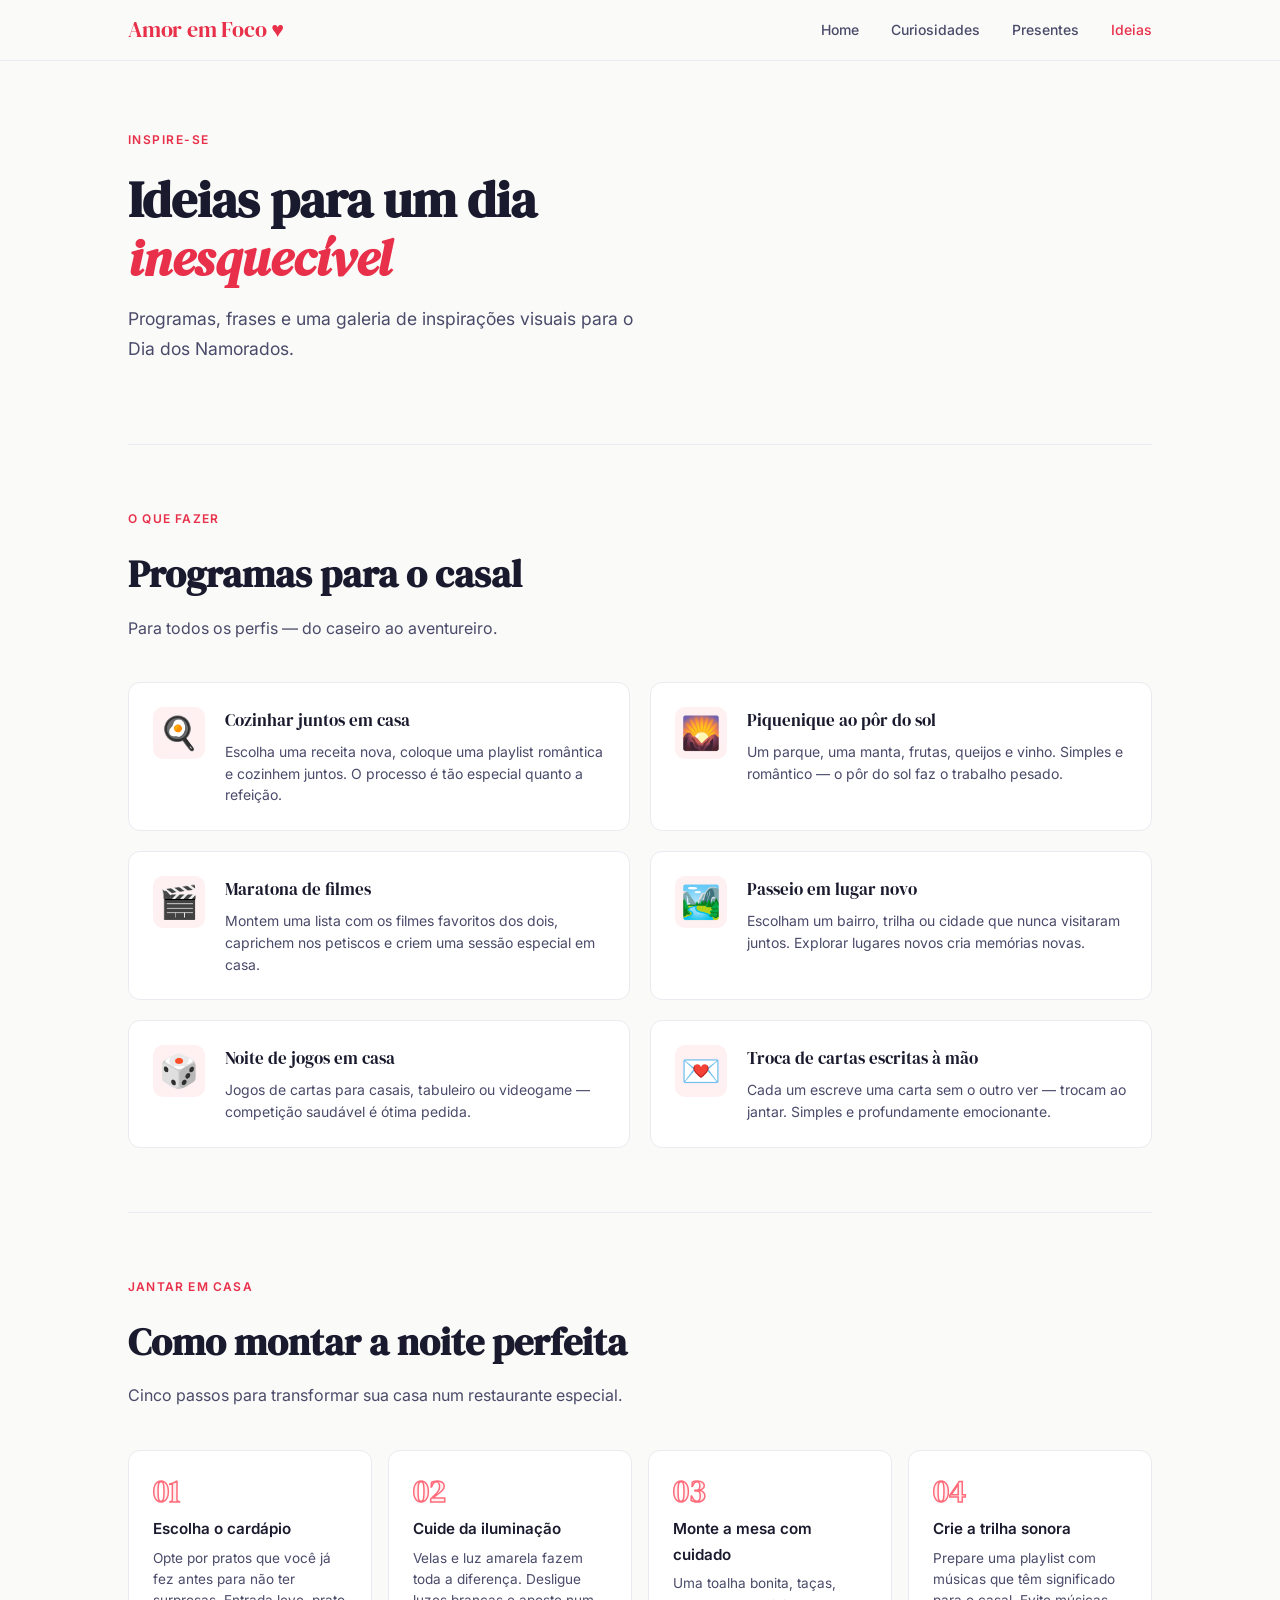
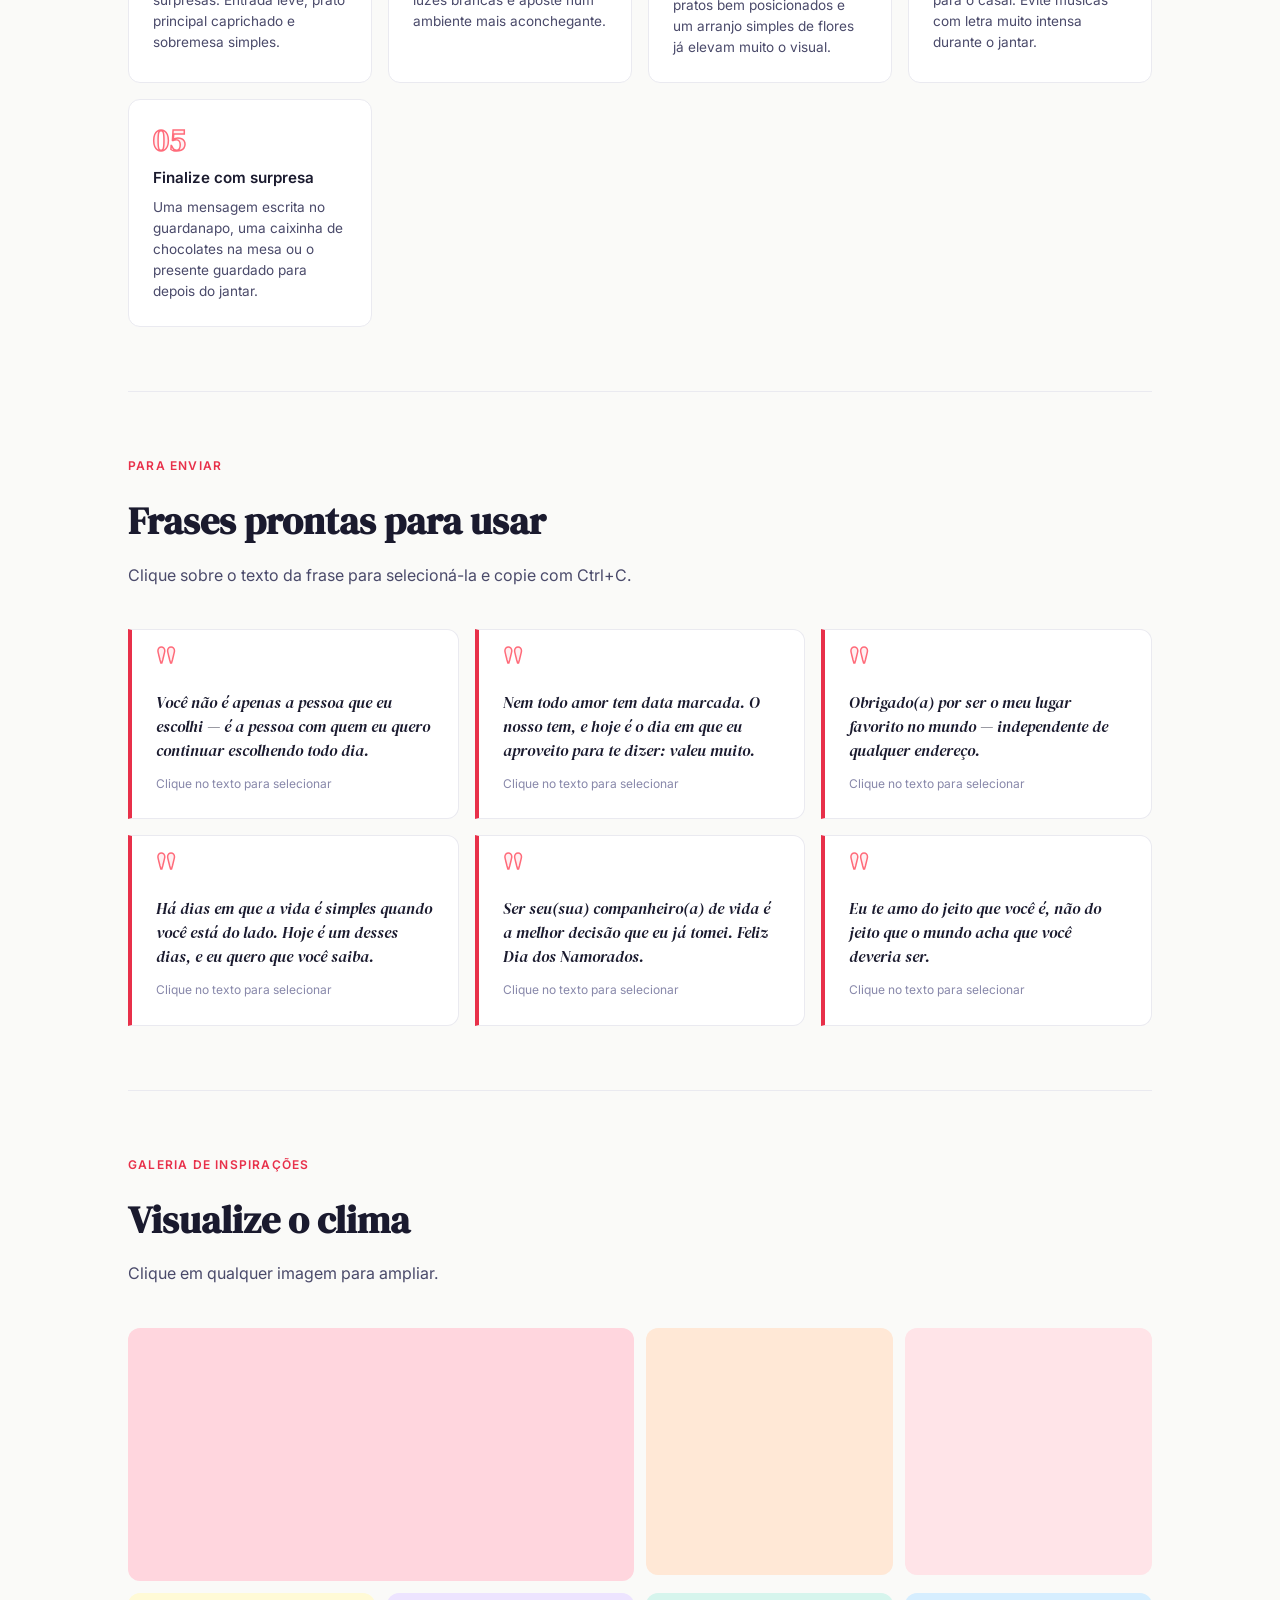
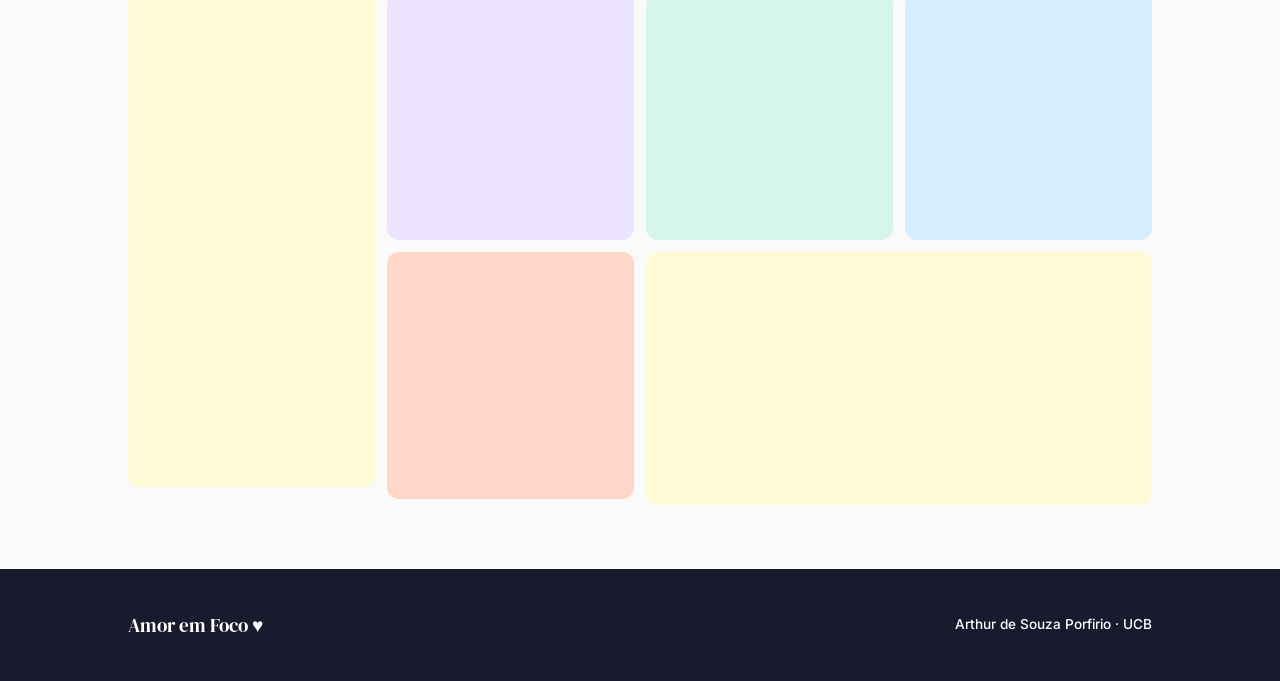
==== ideias.html @ 1bdaba2c "Add files via upload" ====
<!DOCTYPE html>
<html lang="pt-BR">
<head>
  <meta charset="UTF-8">
  <meta name="viewport" content="width=device-width, initial-scale=1.0">
  <title>Ideias Românticas — Amor em Foco</title>
  <link rel="stylesheet" href="style.css">
  <style>
    .hero-simple {
      padding: 4rem 0 3rem;
      border-bottom: 1px solid var(--border);
    }

    /* PROGRAMAS */
    .programa-list {
      display: grid;
      grid-template-columns: 1fr 1fr;
      gap: 1.25rem;
    }

    .programa-card {
      background: var(--white);
      border: 1px solid var(--border);
      border-radius: var(--radius);
      padding: 1.5rem;
      display: flex;
      gap: 1.25rem;
      align-items: flex-start;
    }

    .programa-icon {
      font-size: 2rem;
      flex-shrink: 0;
      width: 52px;
      height: 52px;
      background: var(--red-light);
      border-radius: 10px;
      display: flex;
      align-items: center;
      justify-content: center;
    }

    .programa-title {
      font-family: var(--font-display);
      font-size: 1.05rem;
      color: var(--ink);
      margin-bottom: 0.35rem;
    }

    .programa-text {
      font-size: 0.875rem;
      color: var(--ink-mid);
      line-height: 1.55;
    }

    /* FRASES */
    .frases-grid {
      display: grid;
      grid-template-columns: repeat(auto-fill, minmax(280px, 1fr));
      gap: 1rem;
    }

    .frase-card {
      background: var(--white);
      border: 1px solid var(--border);
      border-left: 4px solid var(--red);
      border-radius: 0 var(--radius) var(--radius) 0;
      padding: 1.5rem;
    }

    .frase-aspas {
      font-family: var(--font-display);
      font-size: 3rem;
      color: var(--red-light);
      line-height: 0.5;
      display: block;
      margin-bottom: 0.75rem;
      -webkit-text-stroke: 1.5px var(--rose);
    }

    .frase-text {
      font-family: var(--font-display);
      font-style: italic;
      font-size: 1rem;
      color: var(--ink);
      line-height: 1.5;
      margin-bottom: 0.75rem;
      user-select: all;
    }

    .frase-hint {
      font-size: 0.75rem;
      color: var(--ink-soft);
    }

    /* GALERIA — lightbox via :target puro */
    .gallery-grid {
      display: grid;
      grid-template-columns: repeat(4, 1fr);
      gap: 0.75rem;
    }

    .gal-item {
      border-radius: var(--radius);
      overflow: hidden;
      cursor: pointer;
      position: relative;
      aspect-ratio: 1;
      transition: transform 0.2s;
      text-decoration: none;
    }

    .gal-item:hover { transform: scale(1.02); }
    .gal-item.wide  { grid-column: span 2; aspect-ratio: 2/1; }
    .gal-item.tall  { grid-row: span 2; aspect-ratio: 1/2; }

    .gal-inner {
      width: 100%;
      height: 100%;
      display: flex;
      align-items: center;
      justify-content: center;
      font-size: 3rem;
      position: relative;
    }

    .gal-inner span {
      opacity: 0;
      transition: opacity 0.2s;
    }

    .gal-item:hover .gal-inner span { opacity: 1; }

    .gal-label {
      position: absolute;
      bottom: 0;
      left: 0;
      right: 0;
      background: linear-gradient(transparent, rgba(26,26,46,0.75));
      color: white;
      font-size: 0.78rem;
      font-weight: 600;
      padding: 1rem 0.75rem 0.6rem;
      opacity: 0;
      transition: opacity 0.2s;
    }

    .gal-item:hover .gal-label { opacity: 1; }

    .bg-pink     { background: #FFE4E8; }
    .bg-peach    { background: #FFE8D6; }
    .bg-lavender { background: #EDE4FF; }
    .bg-mint     { background: #D6F5ED; }
    .bg-sky      { background: #D6EEFF; }
    .bg-lemon    { background: #FFFAD6; }
    .bg-rose     { background: #FFD6DE; }
    .bg-coral    { background: #FFD6C8; }

    /* LIGHTBOX via :target — sem JS */
    .lightbox-overlay {
      display: none;
      position: fixed;
      inset: 0;
      background: rgba(26,26,46,0.9);
      z-index: 999;
      align-items: center;
      justify-content: center;
      flex-direction: column;
      gap: 1rem;
    }

    .lightbox-overlay:target {
      display: flex;
    }

    .lightbox-content {
      background: var(--white);
      border-radius: var(--radius);
      padding: 4rem 6rem;
      font-size: 10rem;
      text-align: center;
      min-width: 320px;
    }

    .lightbox-caption {
      color: white;
      font-size: 1rem;
      font-weight: 500;
    }

    .lightbox-close {
      color: white;
      border: 1.5px solid rgba(255,255,255,0.4);
      border-radius: 8px;
      padding: 0.5rem 1.25rem;
      font-family: var(--font-body);
      font-size: 0.85rem;
      text-decoration: none;
      transition: background 0.15s;
      display: inline-block;
    }

    .lightbox-close:hover { background: rgba(255,255,255,0.1); }

    /* JANTAR */
    .jantar-steps {
      display: grid;
      grid-template-columns: repeat(auto-fill, minmax(220px, 1fr));
      gap: 1rem;
      counter-reset: step;
    }

    .step-card {
      background: var(--white);
      border: 1px solid var(--border);
      border-radius: var(--radius);
      padding: 1.5rem;
      counter-increment: step;
    }

    .step-card::before {
      content: counter(step, decimal-leading-zero);
      font-family: var(--font-display);
      font-size: 2rem;
      color: var(--red-light);
      -webkit-text-stroke: 1.5px var(--rose);
      display: block;
      margin-bottom: 0.6rem;
      line-height: 1;
    }

    .step-title {
      font-weight: 600;
      color: var(--ink);
      margin-bottom: 0.35rem;
      font-size: 0.95rem;
    }

    .step-text {
      font-size: 0.85rem;
      color: var(--ink-mid);
      line-height: 1.55;
    }

    @media (max-width: 768px) {
      .programa-list { grid-template-columns: 1fr; }
      .gallery-grid  { grid-template-columns: repeat(2, 1fr); }
      .gal-item.wide { grid-column: span 1; aspect-ratio: 1; }
      .gal-item.tall { grid-row: span 1; aspect-ratio: 1; }
    }
  </style>
</head>
<body>

<nav>
  <div class="nav-inner">
    <a href="index.html" class="nav-logo">Amor em Foco ♥</a>
    <ul class="nav-links">
      <li><a href="index.html">Home</a></li>
      <li><a href="curiosidades.html">Curiosidades</a></li>
      <li><a href="presentes.html">Presentes</a></li>
      <li><a href="ideias.html" class="active">Ideias</a></li>
    </ul>
  </div>
</nav>

<main>
  <div class="page-wrap">

    <div class="hero-simple">
      <span class="hero-eyebrow">Inspire-se</span>
      <h1 style="font-family:var(--font-display); font-size:clamp(2rem,4vw,3.5rem); line-height:1.15; max-width:18ch; margin-bottom:1rem;">
        Ideias para um dia <em style="color:var(--red); font-style:italic;">inesquecível</em>
      </h1>
      <p class="hero-sub">Programas, frases e uma galeria de inspirações visuais para o Dia dos Namorados.</p>
    </div>

    <!-- PROGRAMAS -->
    <div class="section">
      <span class="section-label">O que fazer</span>
      <h2 class="section-title">Programas para o casal</h2>
      <p class="section-sub">Para todos os perfis — do caseiro ao aventureiro.</p>

      <div class="programa-list">
        <div class="programa-card">
          <div class="programa-icon">🍳</div>
          <div>
            <div class="programa-title">Cozinhar juntos em casa</div>
            <div class="programa-text">Escolha uma receita nova, coloque uma playlist romântica e cozinhem juntos. O processo é tão especial quanto a refeição.</div>
          </div>
        </div>
        <div class="programa-card">
          <div class="programa-icon">🌄</div>
          <div>
            <div class="programa-title">Piquenique ao pôr do sol</div>
            <div class="programa-text">Um parque, uma manta, frutas, queijos e vinho. Simples e romântico — o pôr do sol faz o trabalho pesado.</div>
          </div>
        </div>
        <div class="programa-card">
          <div class="programa-icon">🎬</div>
          <div>
            <div class="programa-title">Maratona de filmes</div>
            <div class="programa-text">Montem uma lista com os filmes favoritos dos dois, caprichem nos petiscos e criem uma sessão especial em casa.</div>
          </div>
        </div>
        <div class="programa-card">
          <div class="programa-icon">🏞️</div>
          <div>
            <div class="programa-title">Passeio em lugar novo</div>
            <div class="programa-text">Escolham um bairro, trilha ou cidade que nunca visitaram juntos. Explorar lugares novos cria memórias novas.</div>
          </div>
        </div>
        <div class="programa-card">
          <div class="programa-icon">🎲</div>
          <div>
            <div class="programa-title">Noite de jogos em casa</div>
            <div class="programa-text">Jogos de cartas para casais, tabuleiro ou videogame — competição saudável é ótima pedida.</div>
          </div>
        </div>
        <div class="programa-card">
          <div class="programa-icon">💌</div>
          <div>
            <div class="programa-title">Troca de cartas escritas à mão</div>
            <div class="programa-text">Cada um escreve uma carta sem o outro ver — trocam ao jantar. Simples e profundamente emocionante.</div>
          </div>
        </div>
      </div>
    </div>

    <!-- JANTAR EM CASA -->
    <div class="section">
      <span class="section-label">Jantar em casa</span>
      <h2 class="section-title">Como montar a noite perfeita</h2>
      <p class="section-sub">Cinco passos para transformar sua casa num restaurante especial.</p>

      <div class="jantar-steps">
        <div class="step-card">
          <div class="step-title">Escolha o cardápio</div>
          <div class="step-text">Opte por pratos que você já fez antes para não ter surpresas. Entrada leve, prato principal caprichado e sobremesa simples.</div>
        </div>
        <div class="step-card">
          <div class="step-title">Cuide da iluminação</div>
          <div class="step-text">Velas e luz amarela fazem toda a diferença. Desligue luzes brancas e aposte num ambiente mais aconchegante.</div>
        </div>
        <div class="step-card">
          <div class="step-title">Monte a mesa com cuidado</div>
          <div class="step-text">Uma toalha bonita, taças, pratos bem posicionados e um arranjo simples de flores já elevam muito o visual.</div>
        </div>
        <div class="step-card">
          <div class="step-title">Crie a trilha sonora</div>
          <div class="step-text">Prepare uma playlist com músicas que têm significado para o casal. Evite músicas com letra muito intensa durante o jantar.</div>
        </div>
        <div class="step-card">
          <div class="step-title">Finalize com surpresa</div>
          <div class="step-text">Uma mensagem escrita no guardanapo, uma caixinha de chocolates na mesa ou o presente guardado para depois do jantar.</div>
        </div>
      </div>
    </div>

    <!-- FRASES -->
    <div class="section">
      <span class="section-label">Para enviar</span>
      <h2 class="section-title">Frases prontas para usar</h2>
      <p class="section-sub">Clique sobre o texto da frase para selecioná-la e copie com Ctrl+C.</p>

      <div class="frases-grid">
        <div class="frase-card">
          <span class="frase-aspas">"</span>
          <div class="frase-text">Você não é apenas a pessoa que eu escolhi — é a pessoa com quem eu quero continuar escolhendo todo dia.</div>
          <div class="frase-hint">Clique no texto para selecionar</div>
        </div>
        <div class="frase-card">
          <span class="frase-aspas">"</span>
          <div class="frase-text">Nem todo amor tem data marcada. O nosso tem, e hoje é o dia em que eu aproveito para te dizer: valeu muito.</div>
          <div class="frase-hint">Clique no texto para selecionar</div>
        </div>
        <div class="frase-card">
          <span class="frase-aspas">"</span>
          <div class="frase-text">Obrigado(a) por ser o meu lugar favorito no mundo — independente de qualquer endereço.</div>
          <div class="frase-hint">Clique no texto para selecionar</div>
        </div>
        <div class="frase-card">
          <span class="frase-aspas">"</span>
          <div class="frase-text">Há dias em que a vida é simples quando você está do lado. Hoje é um desses dias, e eu quero que você saiba.</div>
          <div class="frase-hint">Clique no texto para selecionar</div>
        </div>
        <div class="frase-card">
          <span class="frase-aspas">"</span>
          <div class="frase-text">Ser seu(sua) companheiro(a) de vida é a melhor decisão que eu já tomei. Feliz Dia dos Namorados.</div>
          <div class="frase-hint">Clique no texto para selecionar</div>
        </div>
        <div class="frase-card">
          <span class="frase-aspas">"</span>
          <div class="frase-text">Eu te amo do jeito que você é, não do jeito que o mundo acha que você deveria ser.</div>
          <div class="frase-hint">Clique no texto para selecionar</div>
        </div>
      </div>
    </div>

    <!-- GALERIA -->
    <div class="section">
      <span class="section-label">Galeria de inspirações</span>
      <h2 class="section-title">Visualize o clima</h2>
      <p class="section-sub">Clique em qualquer imagem para ampliar.</p>

      <div class="gallery-grid">
        <a href="#lb1" class="gal-item wide">
          <div class="gal-inner bg-rose"><span>🕯️</span><div class="gal-label">Mesa posta com velas e flores</div></div>
        </a>
        <a href="#lb2" class="gal-item">
          <div class="gal-inner bg-peach"><span>🍷</span><div class="gal-label">Taças de vinho ao jantar</div></div>
        </a>
        <a href="#lb3" class="gal-item">
          <div class="gal-inner bg-pink"><span>🌹</span><div class="gal-label">Buquê de rosas vermelhas</div></div>
        </a>
        <a href="#lb4" class="gal-item tall">
          <div class="gal-inner bg-lemon"><span>🌅</span><div class="gal-label">Pôr do sol a dois</div></div>
        </a>
        <a href="#lb5" class="gal-item">
          <div class="gal-inner bg-lavender"><span>🫶</span><div class="gal-label">Decoração romântica em casa</div></div>
        </a>
        <a href="#lb6" class="gal-item">
          <div class="gal-inner bg-mint"><span>🍓</span><div class="gal-label">Morangos com chocolate</div></div>
        </a>
        <a href="#lb7" class="gal-item">
          <div class="gal-inner bg-sky"><span>🎁</span><div class="gal-label">Presentes embrulhados com carinho</div></div>
        </a>
        <a href="#lb8" class="gal-item">
          <div class="gal-inner bg-coral"><span>🧺</span><div class="gal-label">Piquenique romântico</div></div>
        </a>
        <a href="#lb9" class="gal-item wide">
          <div class="gal-inner bg-lemon"><span>✨</span><div class="gal-label">Ambientação com luzes de fada</div></div>
        </a>
      </div>
    </div>

  </div>
</main>

<!-- LIGHTBOXES via :target — sem nenhuma linha de JavaScript -->
<div class="lightbox-overlay" id="lb1">
  <div class="lightbox-content">🕯️</div>
  <div class="lightbox-caption">Mesa posta com velas e flores</div>
  <a href="#" class="lightbox-close">Fechar</a>
</div>
<div class="lightbox-overlay" id="lb2">
  <div class="lightbox-content">🍷</div>
  <div class="lightbox-caption">Taças de vinho ao jantar</div>
  <a href="#" class="lightbox-close">Fechar</a>
</div>
<div class="lightbox-overlay" id="lb3">
  <div class="lightbox-content">🌹</div>
  <div class="lightbox-caption">Buquê de rosas vermelhas</div>
  <a href="#" class="lightbox-close">Fechar</a>
</div>
<div class="lightbox-overlay" id="lb4">
  <div class="lightbox-content">🌅</div>
  <div class="lightbox-caption">Pôr do sol a dois</div>
  <a href="#" class="lightbox-close">Fechar</a>
</div>
<div class="lightbox-overlay" id="lb5">
  <div class="lightbox-content">🫶</div>
  <div class="lightbox-caption">Decoração romântica em casa</div>
  <a href="#" class="lightbox-close">Fechar</a>
</div>
<div class="lightbox-overlay" id="lb6">
  <div class="lightbox-content">🍓</div>
  <div class="lightbox-caption">Morangos com chocolate</div>
  <a href="#" class="lightbox-close">Fechar</a>
</div>
<div class="lightbox-overlay" id="lb7">
  <div class="lightbox-content">🎁</div>
  <div class="lightbox-caption">Presentes embrulhados com carinho</div>
  <a href="#" class="lightbox-close">Fechar</a>
</div>
<div class="lightbox-overlay" id="lb8">
  <div class="lightbox-content">🧺</div>
  <div class="lightbox-caption">Piquenique romântico</div>
  <a href="#" class="lightbox-close">Fechar</a>
</div>
<div class="lightbox-overlay" id="lb9">
  <div class="lightbox-content">✨</div>
  <div class="lightbox-caption">Ambientação com luzes de fada</div>
  <a href="#" class="lightbox-close">Fechar</a>
</div>

<footer>
  <span class="footer-logo">Amor em Foco ♥</span>
  <span style="color:#fff; font-weight:500;">Arthur de Souza Porfirio · UCB</span>
</footer>

</body>
</html>
---- style.css ----
@import url('https://fonts.googleapis.com/css2?family=DM+Serif+Display:ital@0;1&family=Inter:wght@400;500;600&display=swap');

*, *::before, *::after { box-sizing: border-box; margin: 0; padding: 0; }

:root {
  --red:     #E8304A;
  --red-light: #FFF0F2;
  --rose:    #FF6B7A;
  --ink:     #1A1A2E;
  --ink-mid: #4A4A6A;
  --ink-soft:#8888AA;
  --cream:   #FAFAF8;
  --white:   #FFFFFF;
  --border:  #EAEAF0;
  --radius:  12px;
  --margin:  10%;
  --font-display: 'DM Serif Display', Georgia, serif;
  --font-body: 'Inter', system-ui, sans-serif;
}

html { scroll-behavior: smooth; }

body {
  font-family: var(--font-body);
  background: var(--cream);
  color: var(--ink);
  font-size: 16px;
  line-height: 1.7;
}

/* NAV */
nav {
  position: sticky;
  top: 0;
  z-index: 100;
  background: rgba(250,250,248,0.92);
  backdrop-filter: blur(12px);
  border-bottom: 1px solid var(--border);
}

.nav-inner {
  display: flex;
  align-items: center;
  justify-content: space-between;
  padding: 0 var(--margin);
  height: 60px;
}

.nav-logo {
  font-family: var(--font-display);
  font-size: 1.35rem;
  color: var(--red);
  text-decoration: none;
  letter-spacing: -0.01em;
}

.nav-links {
  display: flex;
  gap: 2rem;
  list-style: none;
}

.nav-links a {
  text-decoration: none;
  color: var(--ink-mid);
  font-size: 0.875rem;
  font-weight: 500;
  transition: color 0.2s;
}

.nav-links a:hover,
.nav-links a.active {
  color: var(--red);
}

/* WRAPPER */
.page-wrap {
  padding: 0 var(--margin);
}

/* HERO */
.hero {
  padding: 5rem 0 4rem;
  border-bottom: 1px solid var(--border);
}

.hero-eyebrow {
  display: inline-block;
  font-size: 0.75rem;
  font-weight: 600;
  letter-spacing: 0.12em;
  text-transform: uppercase;
  color: var(--red);
  margin-bottom: 1.25rem;
}

.hero h1 {
  font-family: var(--font-display);
  font-size: clamp(2.5rem, 5vw, 4.5rem);
  line-height: 1.1;
  color: var(--ink);
  max-width: 14ch;
  margin-bottom: 1.25rem;
}

.hero h1 em {
  font-style: italic;
  color: var(--red);
}

.hero-sub {
  font-size: 1.1rem;
  color: var(--ink-mid);
  max-width: 48ch;
  margin-bottom: 2rem;
}

/* SECTION TITLE */
.section-title {
  font-family: var(--font-display);
  font-size: clamp(1.6rem, 3vw, 2.4rem);
  color: var(--ink);
  margin-bottom: 0.5rem;
}

.section-label {
  font-size: 0.75rem;
  font-weight: 600;
  letter-spacing: 0.1em;
  text-transform: uppercase;
  color: var(--red);
  margin-bottom: 0.75rem;
  display: block;
}

.section-sub {
  color: var(--ink-mid);
  max-width: 52ch;
  margin-bottom: 2.5rem;
}

/* CARD GRID */
.card-grid {
  display: grid;
  grid-template-columns: repeat(auto-fill, minmax(280px, 1fr));
  gap: 1.5rem;
}

.card {
  background: var(--white);
  border: 1px solid var(--border);
  border-radius: var(--radius);
  overflow: hidden;
  transition: box-shadow 0.2s, transform 0.2s;
}

.card:hover {
  box-shadow: 0 8px 32px rgba(232,48,74,0.08);
  transform: translateY(-2px);
}

.card-img {
  width: 100%;
  aspect-ratio: 16/9;
  object-fit: cover;
  display: block;
}

.card-img-placeholder {
  width: 100%;
  aspect-ratio: 16/9;
  display: flex;
  align-items: center;
  justify-content: center;
  font-size: 2.5rem;
  background: var(--red-light);
}

.card-body {
  padding: 1.25rem;
}

.card-tag {
  display: inline-block;
  font-size: 0.7rem;
  font-weight: 600;
  letter-spacing: 0.08em;
  text-transform: uppercase;
  color: var(--red);
  background: var(--red-light);
  padding: 0.2rem 0.6rem;
  border-radius: 4px;
  margin-bottom: 0.75rem;
}

.card-title {
  font-family: var(--font-display);
  font-size: 1.15rem;
  color: var(--ink);
  margin-bottom: 0.5rem;
  line-height: 1.3;
}

.card-text {
  font-size: 0.9rem;
  color: var(--ink-mid);
  line-height: 1.6;
}

/* BUTTON */
.btn {
  display: inline-flex;
  align-items: center;
  gap: 0.4rem;
  font-family: var(--font-body);
  font-size: 0.875rem;
  font-weight: 600;
  padding: 0.65rem 1.4rem;
  border-radius: 8px;
  border: none;
  cursor: pointer;
  text-decoration: none;
  transition: background 0.2s, transform 0.15s;
}

.btn-primary {
  background: var(--red);
  color: var(--white);
}

.btn-primary:hover {
  background: #cc2840;
  transform: translateY(-1px);
}

.btn-outline {
  background: transparent;
  color: var(--red);
  border: 1.5px solid var(--red);
}

.btn-outline:hover {
  background: var(--red-light);
}

/* SECTION SPACING */
.section {
  padding: 4rem 0;
  border-bottom: 1px solid var(--border);
}

.section:last-child {
  border-bottom: none;
}

/* FOOTER */
footer {
  background: var(--ink);
  color: var(--ink-soft);
  padding: 2.5rem var(--margin);
  display: flex;
  align-items: center;
  justify-content: space-between;
  font-size: 0.85rem;
  flex-wrap: wrap;
  gap: 1rem;
}

footer .footer-logo {
  font-family: var(--font-display);
  font-size: 1.2rem;
  color: var(--white);
}

footer a {
  color: var(--rose);
  text-decoration: none;
}

/* RESPONSIVE */
@media (max-width: 768px) {
  :root { --margin: 5%; }
  .nav-links { gap: 1rem; }
  .hero h1 { font-size: 2.2rem; }
}
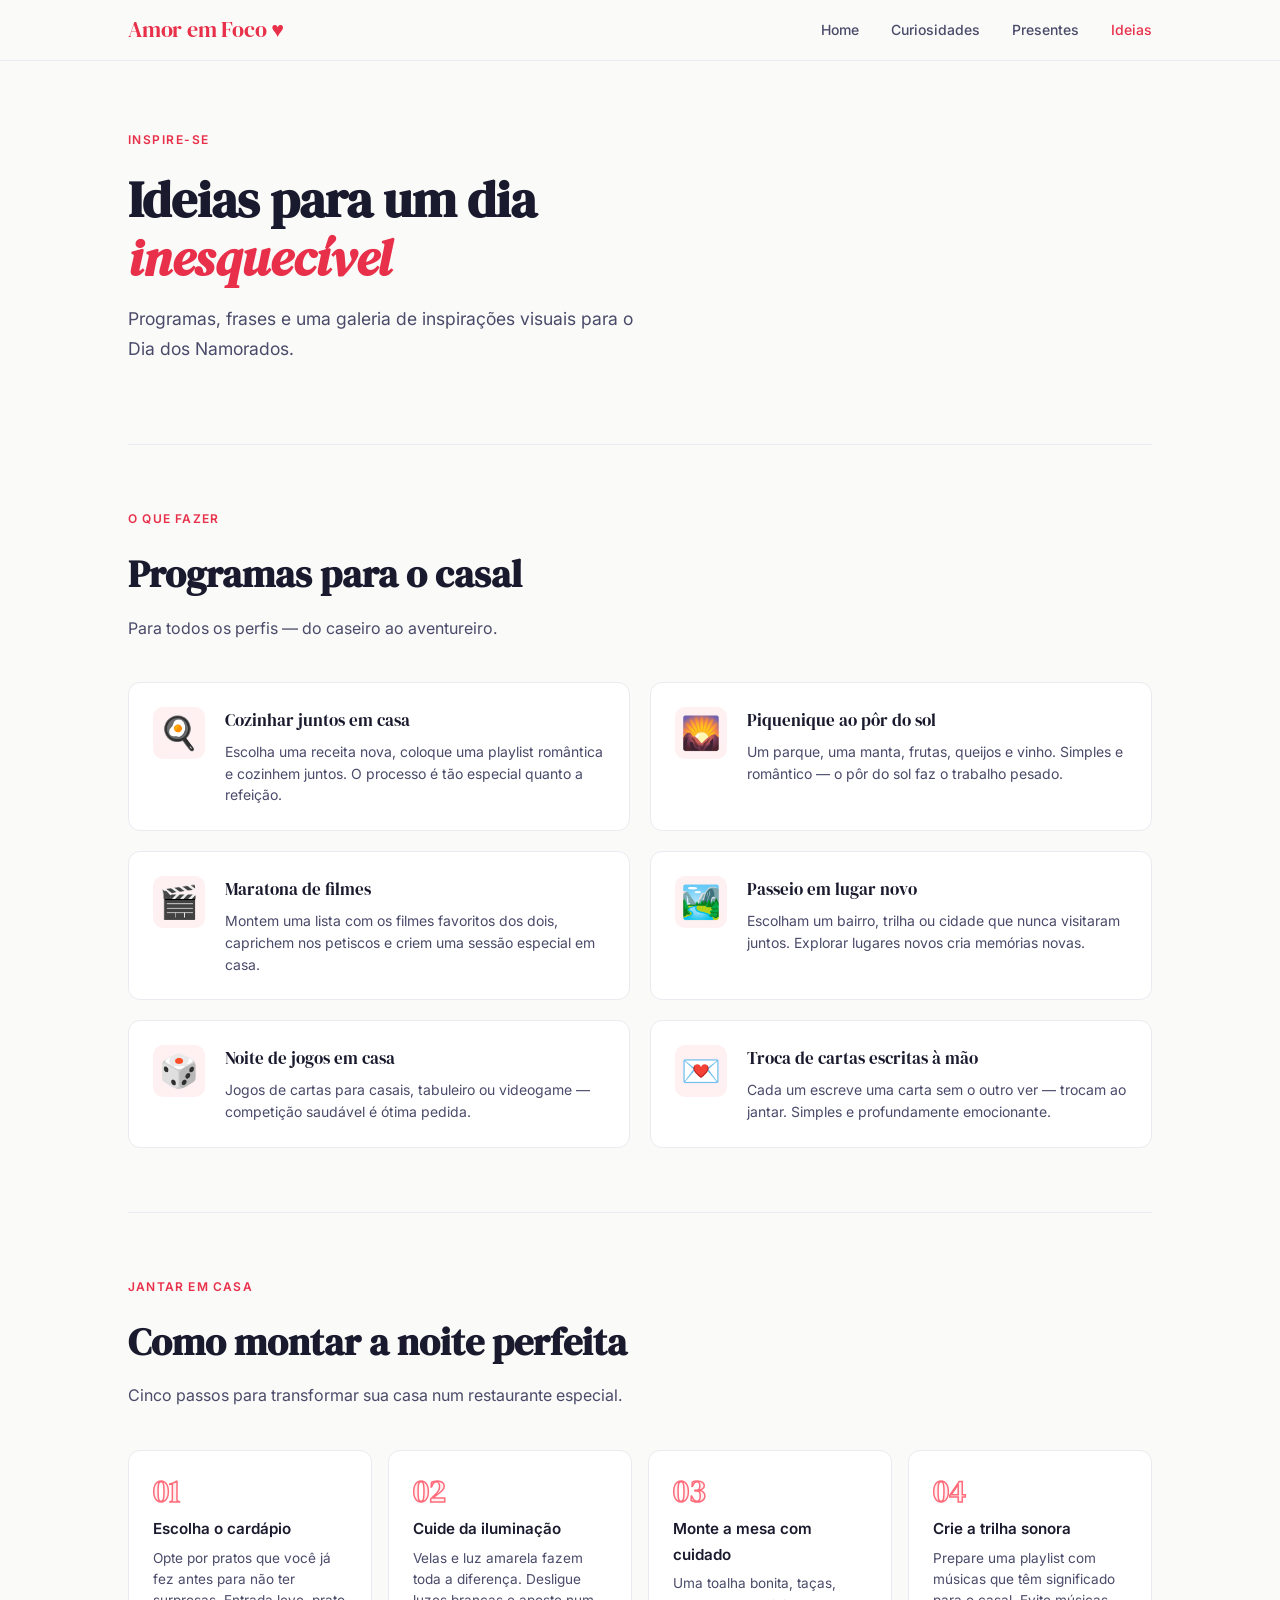
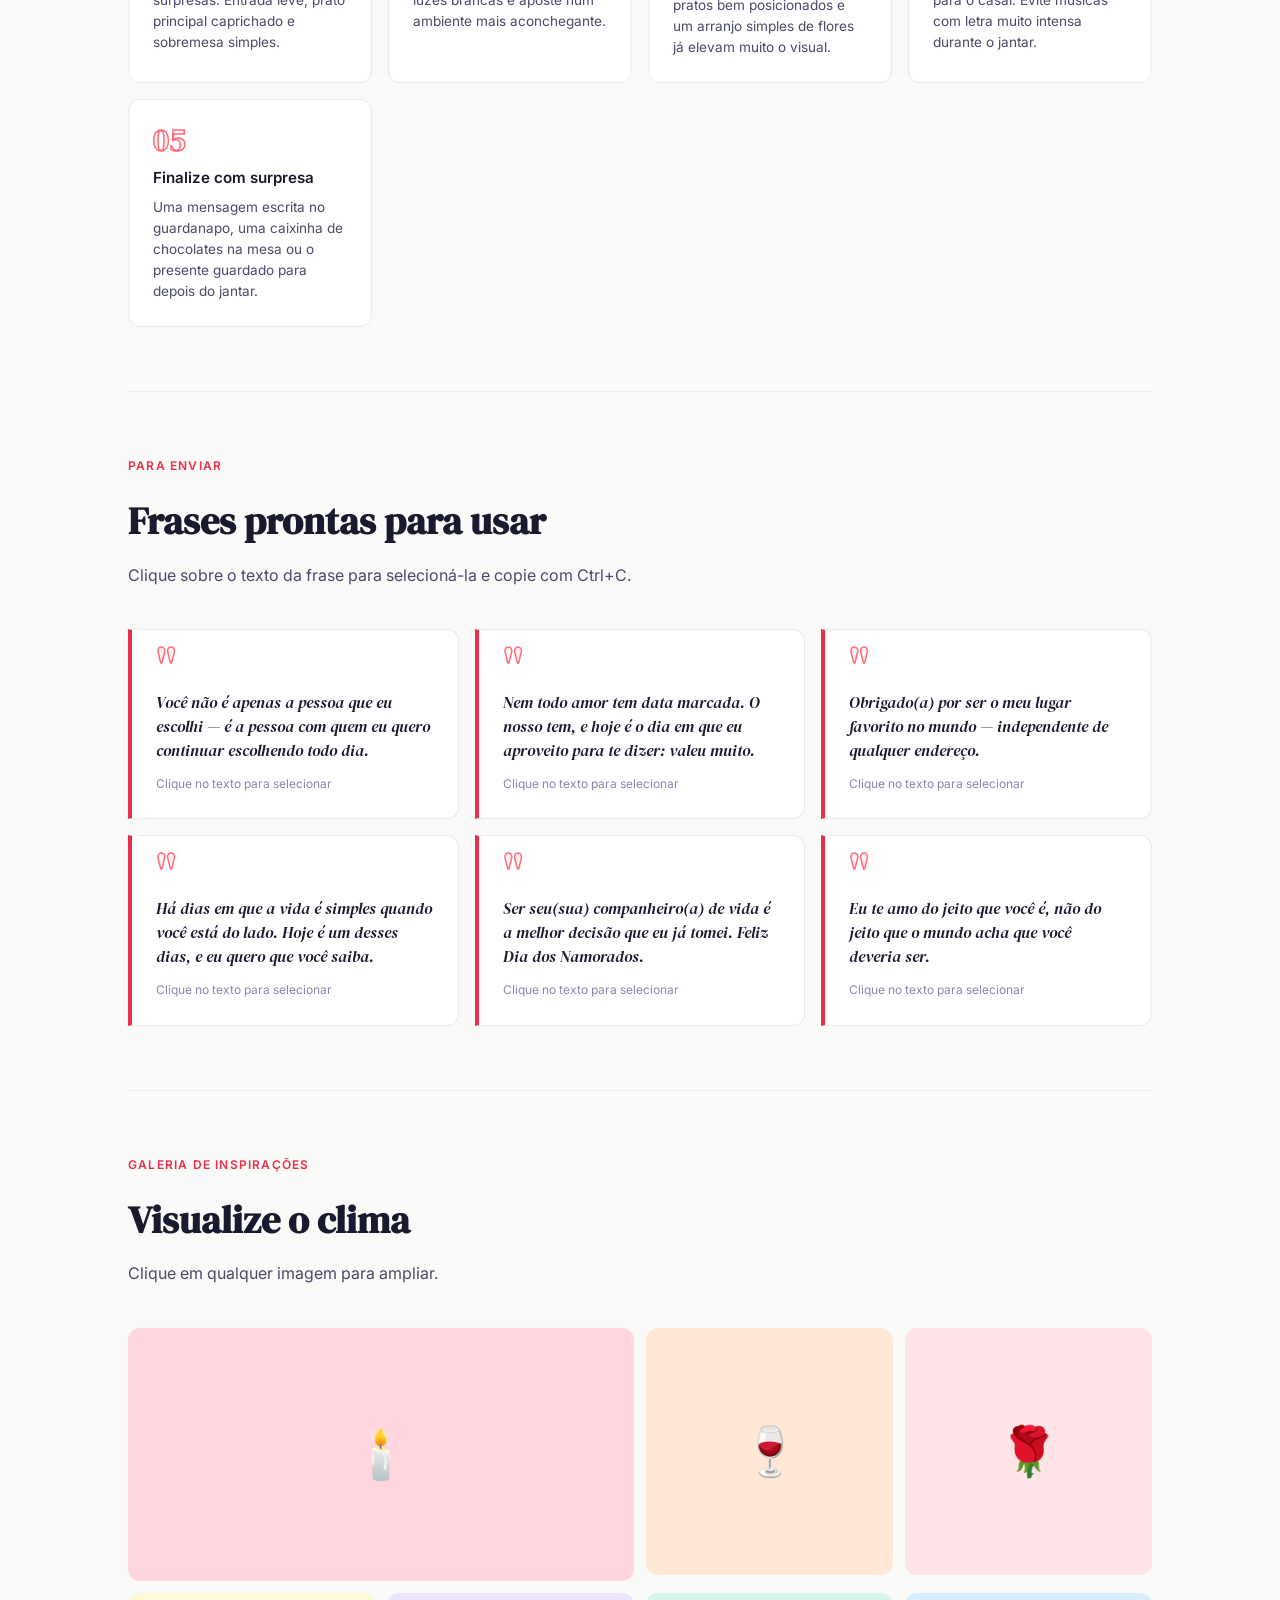
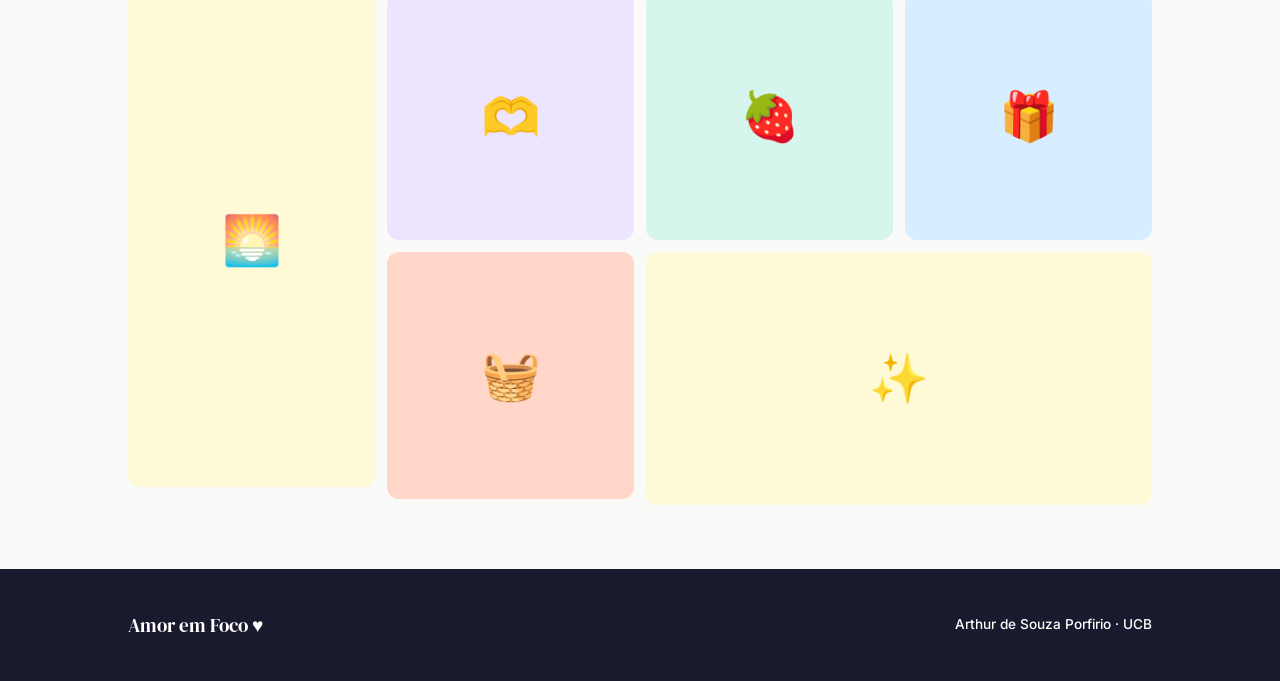
==== commit 7a797fb4: "Update ideias.html" ====
--- a/ideias.html
+++ b/ideias.html
@@ -11,7 +11,7 @@
       border-bottom: 1px solid var(--border);
     }
 
-    /* PROGRAMAS */
+    
     .programa-list {
       display: grid;
       grid-template-columns: 1fr 1fr;
@@ -53,7 +53,7 @@
       line-height: 1.55;
     }
 
-    /* FRASES */
+    
     .frases-grid {
       display: grid;
       grid-template-columns: repeat(auto-fill, minmax(280px, 1fr));
@@ -93,7 +93,7 @@
       color: var(--ink-soft);
     }
 
-    /* GALERIA — lightbox via :target puro */
+    
     .gallery-grid {
       display: grid;
       grid-template-columns: repeat(4, 1fr);
@@ -125,11 +125,8 @@
     }
 
     .gal-inner span {
-      opacity: 0;
-      transition: opacity 0.2s;
-    }
-
-    .gal-item:hover .gal-inner span { opacity: 1; }
+      opacity: 1;
+    }
 
     .gal-label {
       position: absolute;
@@ -156,7 +153,7 @@
     .bg-rose     { background: #FFD6DE; }
     .bg-coral    { background: #FFD6C8; }
 
-    /* LIGHTBOX via :target — sem JS */
+    
     .lightbox-overlay {
       display: none;
       position: fixed;
@@ -202,7 +199,7 @@
 
     .lightbox-close:hover { background: rgba(255,255,255,0.1); }
 
-    /* JANTAR */
+    
     .jantar-steps {
       display: grid;
       grid-template-columns: repeat(auto-fill, minmax(220px, 1fr));
@@ -275,7 +272,7 @@
       <p class="hero-sub">Programas, frases e uma galeria de inspirações visuais para o Dia dos Namorados.</p>
     </div>
 
-    <!-- PROGRAMAS -->
+    
     <div class="section">
       <span class="section-label">O que fazer</span>
       <h2 class="section-title">Programas para o casal</h2>
@@ -327,7 +324,7 @@
       </div>
     </div>
 
-    <!-- JANTAR EM CASA -->
+    
     <div class="section">
       <span class="section-label">Jantar em casa</span>
       <h2 class="section-title">Como montar a noite perfeita</h2>
@@ -357,7 +354,7 @@
       </div>
     </div>
 
-    <!-- FRASES -->
+    
     <div class="section">
       <span class="section-label">Para enviar</span>
       <h2 class="section-title">Frases prontas para usar</h2>
@@ -397,7 +394,7 @@
       </div>
     </div>
 
-    <!-- GALERIA -->
+    
     <div class="section">
       <span class="section-label">Galeria de inspirações</span>
       <h2 class="section-title">Visualize o clima</h2>
@@ -437,7 +434,7 @@
   </div>
 </main>
 
-<!-- LIGHTBOXES via :target — sem nenhuma linha de JavaScript -->
+
 <div class="lightbox-overlay" id="lb1">
   <div class="lightbox-content">🕯️</div>
   <div class="lightbox-caption">Mesa posta com velas e flores</div>
--- a/style.css
+++ b/style.css
@@ -28,7 +28,7 @@
   line-height: 1.7;
 }
 
-/* NAV */
+
 nav {
   position: sticky;
   top: 0;
@@ -73,12 +73,12 @@
   color: var(--red);
 }
 
-/* WRAPPER */
+
 .page-wrap {
   padding: 0 var(--margin);
 }
 
-/* HERO */
+
 .hero {
   padding: 5rem 0 4rem;
   border-bottom: 1px solid var(--border);
@@ -115,7 +115,7 @@
   margin-bottom: 2rem;
 }
 
-/* SECTION TITLE */
+
 .section-title {
   font-family: var(--font-display);
   font-size: clamp(1.6rem, 3vw, 2.4rem);
@@ -139,7 +139,7 @@
   margin-bottom: 2.5rem;
 }
 
-/* CARD GRID */
+
 .card-grid {
   display: grid;
   grid-template-columns: repeat(auto-fill, minmax(280px, 1fr));
@@ -207,7 +207,7 @@
   line-height: 1.6;
 }
 
-/* BUTTON */
+
 .btn {
   display: inline-flex;
   align-items: center;
@@ -243,7 +243,7 @@
   background: var(--red-light);
 }
 
-/* SECTION SPACING */
+
 .section {
   padding: 4rem 0;
   border-bottom: 1px solid var(--border);
@@ -253,7 +253,7 @@
   border-bottom: none;
 }
 
-/* FOOTER */
+
 footer {
   background: var(--ink);
   color: var(--ink-soft);
@@ -277,7 +277,7 @@
   text-decoration: none;
 }
 
-/* RESPONSIVE */
+
 @media (max-width: 768px) {
   :root { --margin: 5%; }
   .nav-links { gap: 1rem; }
